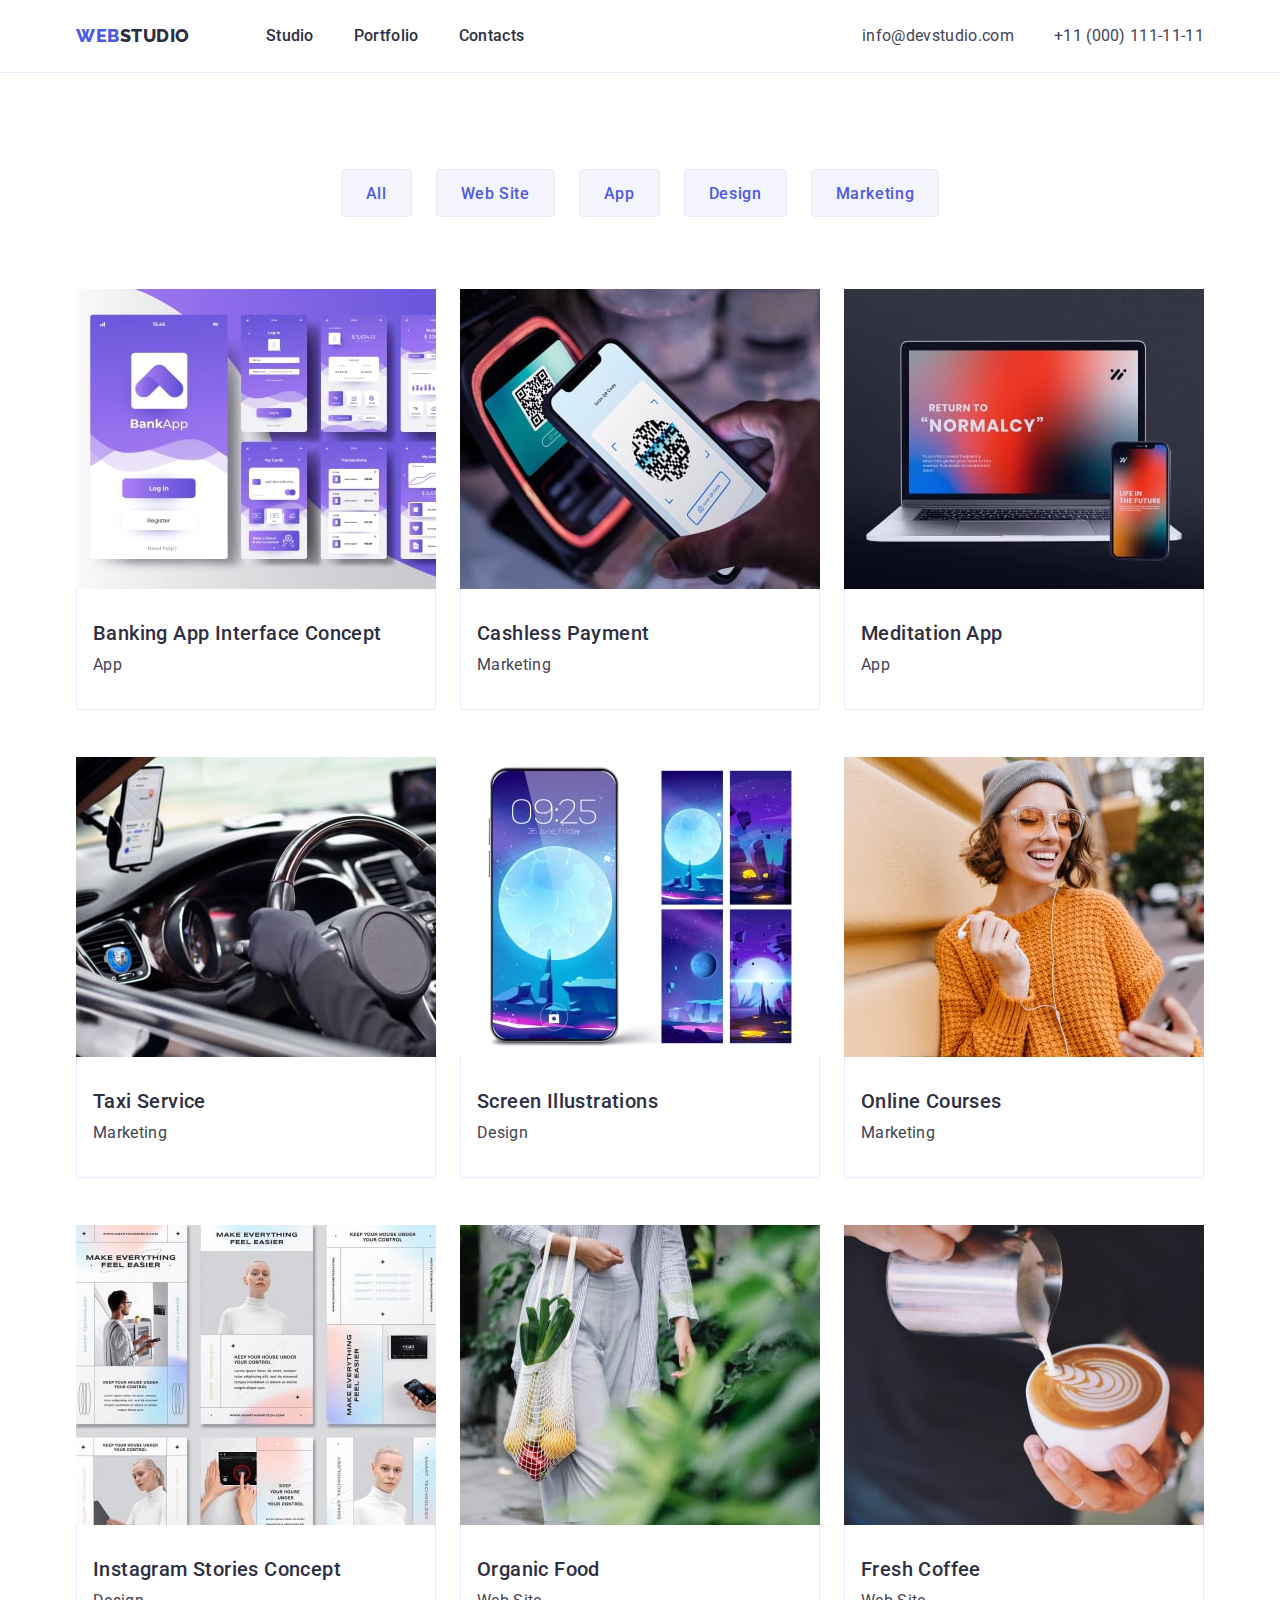
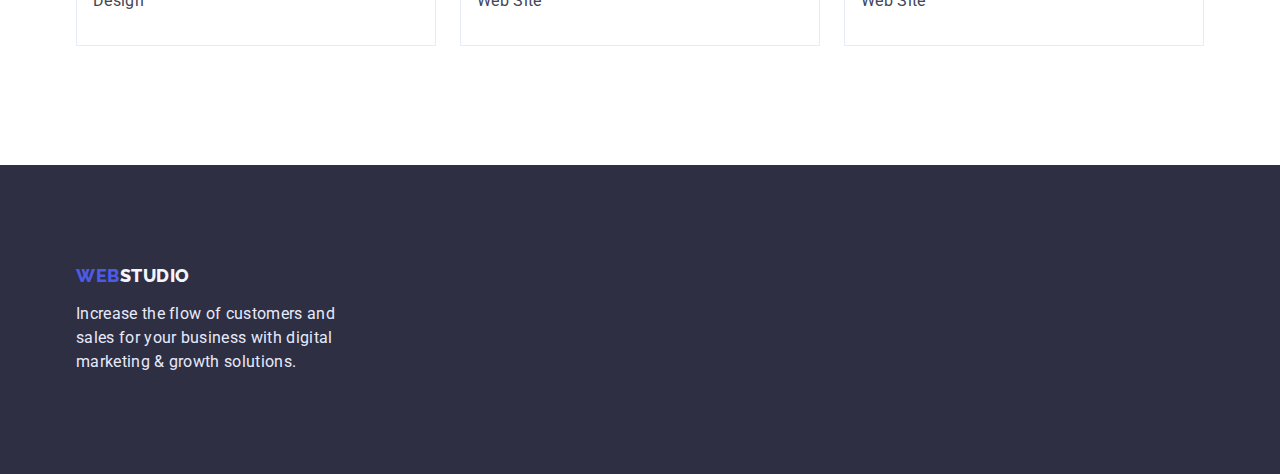
==== portfolio.html @ d54cf858 "Initial commit" ====
<!DOCTYPE html>
<html lang="en">
  <head>
    <meta charset="UTF-8" />
    <meta http-equiv="X-UA-Compatible" content="IE=edge" />
    <meta name="viewport" content="width=device-width, initial-scale=1.0" />
    <title>portfolio</title>
    <link
      rel="stylesheet"
      href="https://cdnjs.cloudflare.com/ajax/libs/modern-normalize/1.1.0/modern-normalize.min.css"
    />
    <link rel="preconnect" href="https://fonts.googleapis.com" />
    <link rel="preconnect" href="https://fonts.gstatic.com" crossorigin />
    <link
      href="https://fonts.googleapis.com/css2?family=Raleway:wght@800&family=Roboto:wght@400;500;700;900&display=swap"
      rel="stylesheet"
    />
    <link
      rel="stylesheet"
      href="node_modules/modern-normalize/modern-normalize.css"
    />
    <link rel="stylesheet" href="./css/styles.css" />
  </head>
  <body>
    <!--Header-->
    <header class="header">
      <div class="conteiner header-conteiner">
        <nav class="header-navigation">
          <a href="./index.html" class="header-logo link"
            ><span class="header-logo-begin">Web</span>Studio</a
          >
          <ul class="list navigation-list">
            <li>
              <a class="header-link link" href="./index.html">Studio</a>
            </li>
            <li>
              <a class="header-link link" href="./portfolio.html">Portfolio</a>
            </li>
            <li><a class="header-link link" href="">Contacts</a></li>
          </ul>
        </nav>
        <!--Contacts-->
        <address>
          <ul class="list header-adress-list">
            <li>
              <a class="header-adress link" href="mailto:info@devstudio.com"
                >info@devstudio.com</a
              >
            </li>
            <li>
              <a class="header-adress link" href="tel:+110001111111"
                >+11 (000) 111-11-11</a
              >
            </li>
          </ul>
        </address>
      </div>
    </header>
    <main>
      <!--Work Proposal Filter-->
      <section class="work-prop-item">
        <div class="conteiner">
          <h1 class="visually-hidden">Work proposal filter</h1>
          <ul class="list work-prop-btn-block">
            <li>
              <button type="button" class="work-prop-btn">All</button>
            </li>
            <li>
              <button type="button" class="work-prop-btn">Web Site</button>
            </li>
            <li>
              <button type="button" class="work-prop-btn">App</button>
            </li>
            <li>
              <button type="button" class="work-prop-btn">Design</button>
            </li>
            <li>
              <button type="button" class="work-prop-btn">Marketing</button>
            </li>
          </ul>
          <!--Work Proposal List-->
          <h1 class="visually-hidden">Work proposal list</h1>
          <ul class="list work-prop-list-block">
            <li class="work-prop-element">
              <img
                src="./images/portfolio/img1.jpg"
                alt="Banking app interface design example"
                width="360"
                height="300"
              />
              <div class="work-prop-card">
                <h2 class="work-prop-list-titel">
                  Banking App Interface Concept
                </h2>
                <p class="work-prop-text">App</p>
              </div>
            </li>
            <li class="work-prop-element">
              <img
                src="./images/portfolio/img2.jpg"
                alt="Paying by mobile phone cashless"
                width="360"
                height="300"
              />
              <div class="work-prop-card">
                <h2 class="work-prop-list-titel">Cashless Payment</h2>
                <p class="work-prop-text">Marketing</p>
              </div>
            </li>
            <li class="work-prop-element">
              <img
                src="./images/portfolio/img3.jpg"
                alt="Open laptop and mobile phone"
                width="360"
                height="300"
              />
              <div class="work-prop-card">
                <h2 class="work-prop-list-titel">Meditation App</h2>
                <p class="work-prop-text">App</p>
              </div>
            </li>
            <li class="work-prop-element">
              <img
                src="./images/portfolio/img4.jpg"
                alt="Usage a mobile app in taxi car by driver"
                width="360"
                height="300"
              />
              <div class="work-prop-card">
                <h2 class="work-prop-list-titel">Taxi Service</h2>
                <p class="work-prop-text">Marketing</p>
              </div>
            </li>
            <li class="work-prop-element">
              <img
                src="images/portfolio/img5.jpg"
                alt="Screen illustrations example"
                width="360"
                height="300"
              />
              <div class="work-prop-card">
                <h2 class="work-prop-list-titel">Screen Illustrations</h2>
                <p class="work-prop-text">Design</p>
              </div>
            </li>
            <li class="work-prop-element">
              <img
                src="./images/portfolio/img6.jpg"
                alt="Woman listening online courses with mobile phone"
                width="360"
                height="300"
              />
              <div class="work-prop-card">
                <h2 class="work-prop-list-titel">Online Courses</h2>
                <p class="work-prop-text">Marketing</p>
              </div>
            </li>
            <li class="work-prop-element">
              <img
                src="images/portfolio/img7.jpg"
                alt="Instagram stories concept design example"
                width="360"
                height="300"
              />
              <div class="work-prop-card">
                <h2 class="work-prop-list-titel">Instagram Stories Concept</h2>
                <p class="work-prop-text">Design</p>
              </div>
            </li>
            <li class="work-prop-element">
              <img
                src="images/portfolio/img8.jpg"
                alt="Woman with bag filled fruits and vegetables"
                width="360"
                height="300"
              />
              <div class="work-prop-card">
                <h2 class="work-prop-list-titel">Organic Food</h2>
                <p class="work-prop-text">Web Site</p>
              </div>
            </li>
            <li class="work-prop-element">
              <img
                src="images/portfolio/img9.jpg"
                alt="Edding milk to a cup of coffe"
                width="360"
                height="300"
              />
              <div class="work-prop-card">
                <h2 class="work-prop-list-titel">Fresh Coffee</h2>
                <p class="work-prop-text">Web Site</p>
              </div>
            </li>
          </ul>
        </div>
      </section>
    </main>
    <!--Footer-->
    <footer class="footer-item">
      <div class="conteiner">
        <a href="./index.html" class="footer-logo link"
          ><span class="footer-logo-begin link">Web</span>Studio</a
        >
        <p class="footer-text">
          Increase the flow of customers and sales for your business with
          digital marketing & growth solutions.
        </p>
      </div>
    </footer>
  </body>
</html>
---- css/styles.css ----
:root {
  --hero-header-color: #ffffff;
  --section-header-color: #2e2f42;
  --paragraph-header-color: #2e2f42;
  --main-background-color: #ffffff;
  --hero-background-color: #2e2f42;
  --our-team-background-color: #f4f4fd;
  --footer-background-color: #2e2f42;
}

p,
h1,
h2,
h3 {
  margin: 0;
}

ul {
  margin: 0;
  padding-left: 0;
}

button {
  cursor: pointer;
}

address {
  font-style: normal;
}

img {
  display: block;
  max-width: 100%;
  height: auto;
}

.link {
  text-decoration: none;
  font-style: normal;
}

.list {
  list-style: none;
}

.visually-hidden {
  position: absolute;
  white-space: nowrap;
  width: 1px;
  height: 1px;
  overflow: hidden;
  border: 0;
  padding: 0;
  clip: rect(0 0 0 0);
  clip-path: inset(50%);
  margin: -1px;
}

.conteiner {
  width: 100%;
  max-width: 1158px;
  padding-right: 15px;
  padding-left: 15px;
  margin: 0 auto;
  /* outline: 2px solid red; */
}

body {
  font-family: 'Roboto', Arial, Helvetica, sans-serif;
  color: #434455;
  background-color: var(--main-background-color);
}

/*-------------Header------------*/

.header {
  padding-top: 24px;
  padding-bottom: 24px;
  border-bottom: 1px solid #e7e9fc;
}

.header-conteiner {
  display: flex;
  align-items: center;
}

.header-navigation {
  display: flex;
  margin-right: auto;
}

.navigation-list {
  display: flex;
  gap: 40px;
}

.header-adress-list {
  display: flex;
  gap: 40px;
}

.header-logo {
  font-family: 'Raleway', sans-serif;
  font-weight: 800;
  font-size: 18px;
  line-height: 1.33;
  align-items: center;
  letter-spacing: 0.03em;
  text-transform: uppercase;
  color: #2e2f42;
  margin-right: 76px;
}

.header-logo-begin {
  color: #4d5ae5;
}

.header-link {
  font-weight: 500;
  font-size: 16px;
  line-height: 1.5;
  letter-spacing: 0.02em;
  color: #2e2f42;
}

.header-link:is(:hover, :focus) {
  color: #404bbf;
}

.header-adress {
  font-size: 16px;
  line-height: 1.5;
  letter-spacing: 0.02em;
  color: #434455;
}

.header-adress:is(:hover, :focus) {
  color: #404bbf;
}

/*-----------------Hero-----------*/

.hero-item {
  background-color: var(--hero-background-color);
  padding-top: 188px;
  padding-bottom: 188px;
  text-align: center;
}

.hero-header {
  font-size: 56px;
  line-height: 1.07;
  letter-spacing: 0.02em;
  color: var(--hero-header-color);
  margin-bottom: 48px;
  width: 496px;
  margin-left: 331px;
}

.hero-btn {
  font-family: inherit;
  font-weight: 500;
  font-size: 16px;
  line-height: 1.5;
  letter-spacing: 0.04em;
  color: #ffffff;
  padding: 16px 32p;
  background-color: #4d5ae5;
  border-style: none;
  border-radius: 4px;
  min-width: 160px;
  height: 56px;
}

.hero-btn:is(:hover, :focus) {
  color: #ffffff;
  background-color: #404bbf;
}

/*--------------Features--------------*/

.features-item {
  padding-top: 120px;
  padding-bottom: 120px;
}

.features-list {
  display: flex;
  gap: 24px;
}

.features-title {
  font-weight: 500;
  font-size: 20px;
  line-height: 1.2;
  letter-spacing: 0.02em;
  color: var(--paragraph-header-color);
  margin-bottom: 8px;
}

.features-text {
  font-size: 16px;
  line-height: 1.5;
  letter-spacing: 0.02em;
  width: 264px;
}

/*--------------Work description--------------*/

.Work-description-item {
  padding-bottom: 120px;
}

.Work-description-header {
  font-size: 36px;
  line-height: 1.11;
  letter-spacing: 0.02em;
  text-transform: capitalize;
  color: var(--section-header-color);
  margin-bottom: 72px;
  text-align: center;
}

.Work-description-gallery {
  display: flex;
  gap: 24px;
}

.Work-description-element {
  width: calc((100% - 48px) / 3);
}

/*-----------------Our team------------------------*/

.our-team-item {
  background-color: var(--our-team-background-color);
  text-align: center;
  padding-top: 120px;
  padding-bottom: 120px;
}

.our-team-header {
  font-size: 36px;
  line-height: 1.11;
  letter-spacing: 0.02em;
  text-transform: capitalize;
  color: var(--section-header-color);
  margin-bottom: 72px;
}

.our-team-gallery {
  display: flex;
  gap: 24px;
}

.our-team-wrap {
  padding-top: 32px;
  padding-bottom: 32px;
}

.our-team-element {
  background: #ffffff;
  box-shadow: 0px 1px 6px rgba(46, 47, 66, 0.08),
    0px 1px 1px rgba(46, 47, 66, 0.16), 0px 2px 1px rgba(46, 47, 66, 0.08);
  border-radius: 0px 0px 4px 4px;
  width: calc((100% - 72px) / 4);
}

.our-team-title {
  font-weight: 500;
  font-size: 20px;
  line-height: 1.2;
  letter-spacing: 0.02em;
  color: var(--paragraph-header-color);
  margin-bottom: 8px;
}

.our-team-text {
  font-size: 16px;
  line-height: 1.5;
  letter-spacing: 0.02em;
}

/*-----------Work Proposal Filter-------------*/

.work-prop-item {
  padding-top: 96px;
  padding-bottom: 120px;
}

.work-prop-btn-block {
  display: flex;
  gap: 24px;
  justify-content: center;
  margin-bottom: 72px;
}

.work-prop-btn {
  font-family: inherit;
  font-weight: 500;
  font-size: 16px;
  line-height: 1.5;
  align-items: center;
  text-align: center;
  letter-spacing: 0.04em;
  padding: 12px 24px;
  height: 48px;
  color: #4d5ae5;
  background-color: #f4f4fd;
  border: 1px solid #e7e9fc;
  border-radius: 4px;
}

.work-prop-btn:is(:hover, :focus) {
  color: #ffffff;
  background-color: #404bbf;
}

/*------------------Work Proposal List-----------*/

.work-prop-list-block {
  display: flex;
  flex-wrap: wrap;
  row-gap: 48px;
  column-gap: 24px;
}

.work-prop-card {
  padding-top: 32px;
  padding-bottom: 32px;
  padding-left: 16px;
  width: 360px;
  border-bottom: 1px solid #e7e9fc;
  border-left: 1px solid #e7e9fc;
  border-right: 1px solid #e7e9fc;
}

.work-prop-element {
  height: 420px;
  background: #ffffff;
  width: calc((100% - 48px) / 3);
}

.work-prop-list-titel {
  font-weight: 500;
  font-size: 20px;
  line-height: 1.2;
  letter-spacing: 0.02em;
  color: var(--paragraph-header-color);
  margin-bottom: 8px;
}

.work-prop-text {
  font-size: 16px;
  line-height: 1.5;
  letter-spacing: 0.02em;
}

/*-----------------Footer-------------*/

.footer-item {
  background-color: var(--footer-background-color);
  padding-top: 100px;
  padding-bottom: 100px;
}

.footer-text {
  font-size: 16px;
  line-height: 1.5;
  letter-spacing: 0.02em;
  color: #e7e9fc;
  max-width: 264px;
}

.footer-logo {
  font-family: 'Raleway', sans-serif;
  font-weight: 800;
  font-size: 18px;
  line-height: 1.17;
  display: flex;
  align-items: center;
  letter-spacing: 0.03em;
  text-transform: uppercase;
  color: #f4f4fd;
  margin-bottom: 16px;
}

.footer-logo-begin {
  color: #4d5ae5;
}
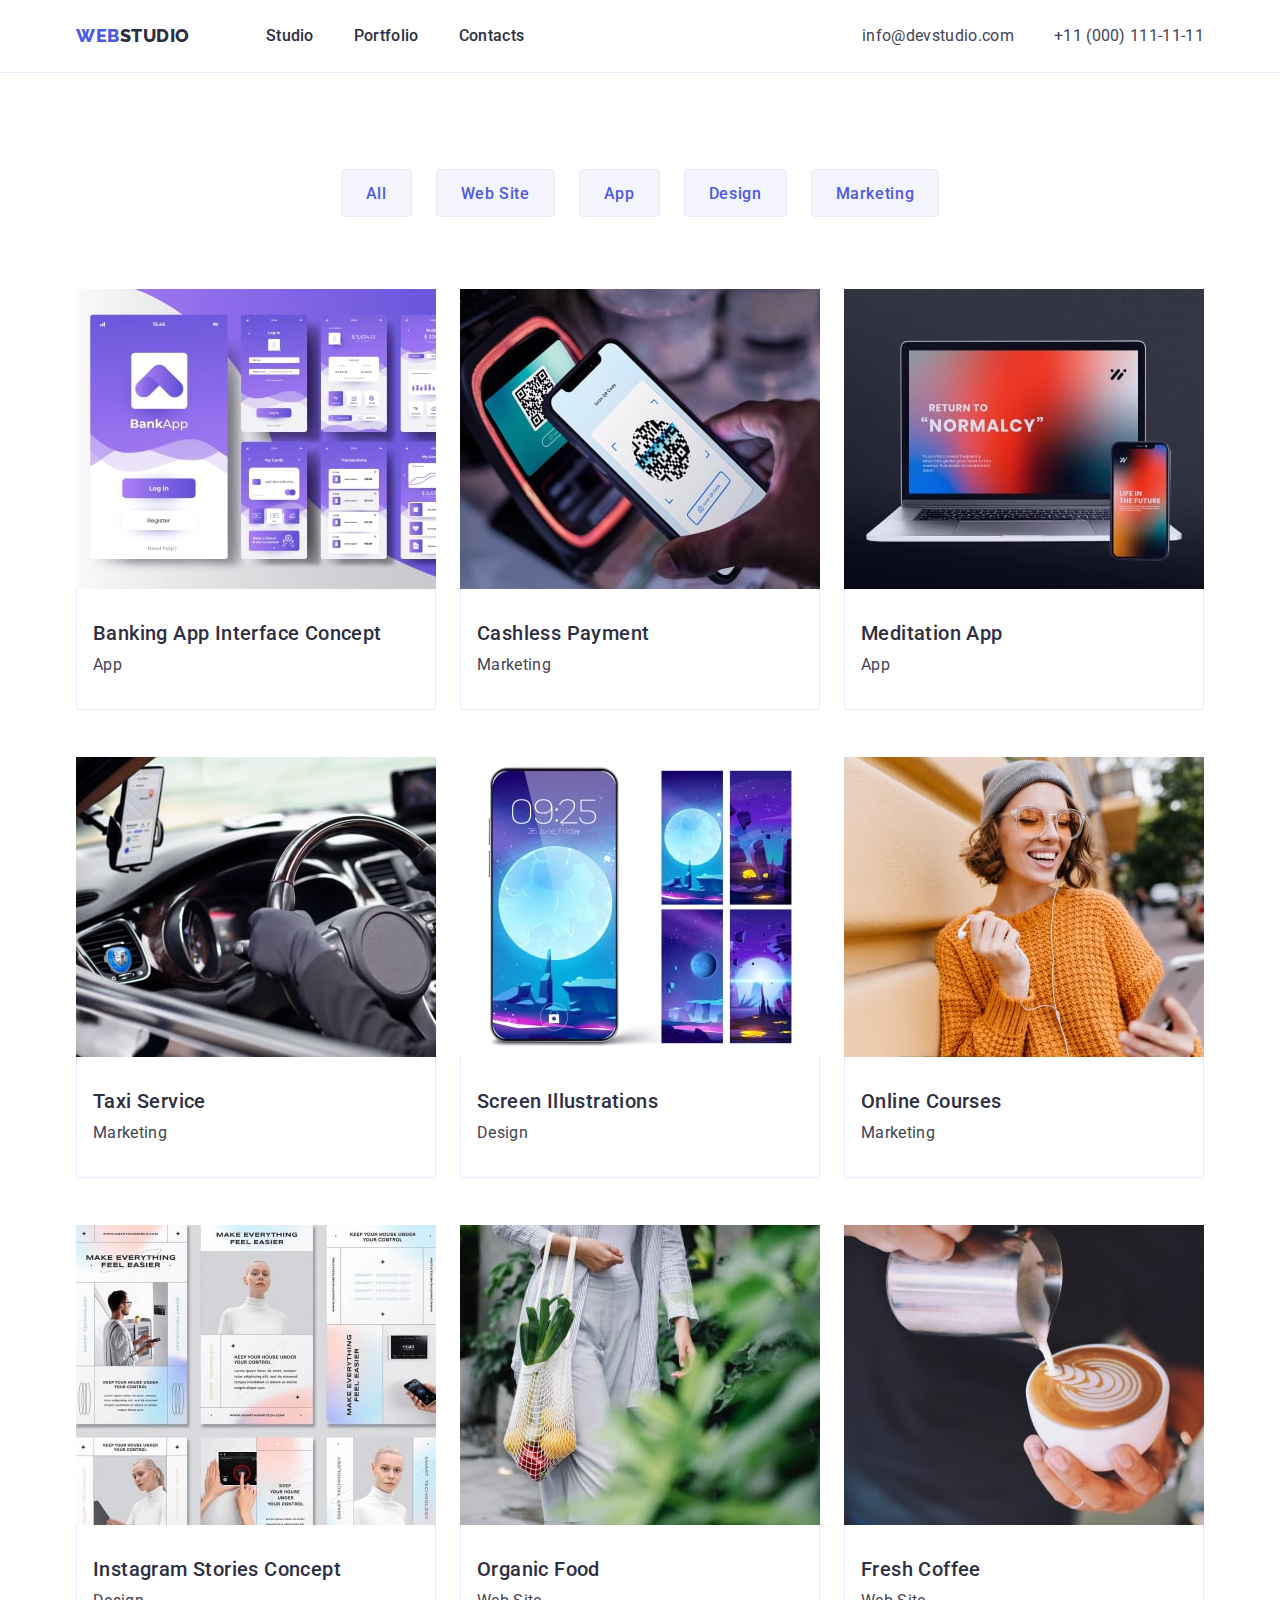
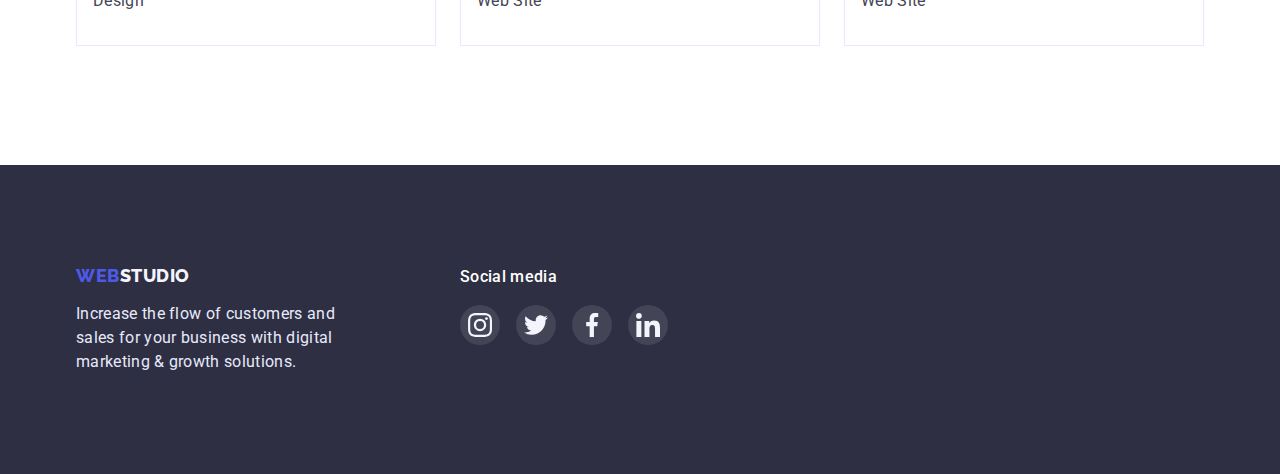
==== commit cb548d13: "Update portfolio.html" ====
--- a/portfolio.html
+++ b/portfolio.html
@@ -197,14 +197,57 @@
     </main>
     <!--Footer-->
     <footer class="footer-item">
-      <div class="conteiner">
-        <a href="./index.html" class="footer-logo link"
-          ><span class="footer-logo-begin link">Web</span>Studio</a
-        >
-        <p class="footer-text">
-          Increase the flow of customers and sales for your business with
-          digital marketing & growth solutions.
-        </p>
+      <div class="conteiner footer-box">
+        <div class="footer-logo-thumb">
+          <a href="./index.html" class="footer-logo link"
+            ><span class="footer-logo-begin link">Web</span>Studio</a
+          >
+          <p class="footer-text">
+            Increase the flow of customers and sales for your business with
+            digital marketing & growth solutions.
+          </p>
+        </div>
+        <div class="social-media-thumb">
+          <p class="social-media-titel">Social media</p>
+          <ul class="list social-media-list">
+            <li class="social-media-item">
+              <a href="" class="link social-media-link">
+                <svg width="24" height="24">
+                  <use
+                    href="./images/studio/icons/symbol-defs.svg#icon-instagram"
+                  ></use>
+                </svg>
+              </a>
+            </li>
+            <li class="social-media-item">
+              <a href="" class="link social-media-link">
+                <svg width="24" height="24">
+                  <use
+                    href="./images/studio/icons/symbol-defs.svg#icon-twitter"
+                  ></use>
+                </svg>
+              </a>
+            </li>
+            <li class="social-media-item">
+              <a href="" class="link social-media-link"
+                ><svg width="24" height="24">
+                  <use
+                    href="./images/studio/icons/symbol-defs.svg#icon-facebook"
+                  ></use>
+                </svg>
+              </a>
+            </li>
+            <li class="social-media-item">
+              <a href="" class="link social-media-link">
+                <svg width="24" height="24">
+                  <use
+                    href="./images/studio/icons/symbol-defs.svg#icon-linkedin"
+                  ></use>
+                </svg>
+              </a>
+            </li>
+          </ul>
+        </div>
       </div>
     </footer>
   </body>
--- a/css/styles.css
+++ b/css/styles.css
@@ -145,6 +145,13 @@
   padding-top: 188px;
   padding-bottom: 188px;
   text-align: center;
+  background-image: linear-gradient(
+      rgba(46, 47, 66, 0.7),
+      rgba(46, 47, 66, 0.7)
+    ),
+    url(../images/studio/background-image/people-office.jpg);
+  background-repeat: no-repeat;
+  background-position: center;
 }
 
 .hero-header {
@@ -184,6 +191,22 @@
   padding-bottom: 120px;
 }
 
+.features-icon-box {
+  display: flex;
+  justify-content: center;
+  align-items: center;
+  background: #f4f4fd;
+  width: 264px;
+  height: 112px;
+  border-radius: 4px;
+  margin-bottom: 8px;
+}
+
+.features-icon {
+  width: 64px;
+  height: 64px;
+  fill: #2e2f42;
+}
 .features-list {
   display: flex;
   gap: 24px;
@@ -279,6 +302,80 @@
   font-size: 16px;
   line-height: 1.5;
   letter-spacing: 0.02em;
+  margin-bottom: 8px;
+}
+
+.our-team-soc-list {
+  display: flex;
+  justify-content: center;
+  gap: 24px;
+}
+
+.our-team-soc-item {
+  width: 40px;
+  height: 40px;
+}
+.our-team-soc-link {
+  width: 100%;
+  height: 100%;
+  border-radius: 50%;
+  display: flex;
+  justify-content: center;
+  align-items: center;
+  background-color: #4d5ae5;
+}
+
+.our-team-icon {
+  fill: #f4f4fd;
+}
+
+/* ------------Customers--------------- */
+
+.customers-item {
+  padding-top: 130px;
+  padding-bottom: 120px;
+}
+
+.customers-header {
+  font-size: 36px;
+  line-height: 1.11;
+  letter-spacing: 0.02em;
+  text-transform: capitalize;
+  color: var(--section-header-color);
+  text-align: center;
+  margin-bottom: 72px;
+}
+
+.customers-list {
+  display: flex;
+  gap: 24px;
+  justify-content: center;
+}
+
+.customers-list-item {
+  width: calc((100% -120px) / 6);
+  height: 88px;
+  margin-bottom: 8px;
+}
+
+.customers-list-link {
+  width: 100%;
+  height: 100%;
+  border: 1px solid #8e8f99;
+  border-radius: 4px;
+  display: flex;
+  justify-content: center;
+  align-items: center;
+  color: #8e8f99;
+}
+
+.customers-list-icon {
+  fill: currentColor;
+}
+
+.customers-list-link:is(:hover, :focus) {
+  border-color: #404bbf;
+  color: #404bbf;
 }
 
 /*-----------Work Proposal Filter-------------*/
@@ -290,6 +387,7 @@
 
 .work-prop-btn-block {
   display: flex;
+  box-sizing: border-box;
   gap: 24px;
   justify-content: center;
   margin-bottom: 72px;
@@ -314,6 +412,9 @@
 .work-prop-btn:is(:hover, :focus) {
   color: #ffffff;
   background-color: #404bbf;
+  border: #404bbf;
+  box-shadow: 0px 3px 1px rgba(0, 0, 0, 0.1), 0px 2px 1px rgba(0, 0, 0, 0.08),
+    0px 2px 2px rgba(0, 0, 0, 0.12);
 }
 
 /*------------------Work Proposal List-----------*/
@@ -341,6 +442,14 @@
   width: calc((100% - 48px) / 3);
 }
 
+.work-prop-element:hover {
+  border-bottom: 0.5px solid #f4f4fd;
+  border-left: 0.5px solid #f4f4fd;
+  border-right: 0.5px solid #f4f4fd;
+  box-shadow: 0px 1px 6px rgba(46, 47, 66, 0.08),
+    0px 1px 1px rgba(46, 47, 66, 0.16), 0px 2px 1px rgba(46, 47, 66, 0.08);
+}
+
 .work-prop-list-titel {
   font-weight: 500;
   font-size: 20px;
@@ -388,3 +497,50 @@
 .footer-logo-begin {
   color: #4d5ae5;
 }
+
+.footer-box {
+  display: flex;
+}
+
+.footer-logo-thumb {
+  width: 264px;
+}
+
+.social-media-thumb {
+  width: 208px;
+  margin-left: 120px;
+}
+
+.social-media-titel {
+  font-weight: 500;
+  font-size: 16px;
+  line-height: 1.5;
+  letter-spacing: 0.02em;
+  color: #ffffff;
+  padding-bottom: 16px;
+}
+
+.social-media-list {
+  display: flex;
+  gap: 16px;
+}
+
+.social-media-item {
+  width: 40px;
+  height: 40px;
+}
+
+.social-media-link {
+  width: 100%;
+  height: 100%;
+  border-radius: 50%;
+  background-color: rgba(255, 255, 255, 0.1);
+  display: flex;
+  justify-content: center;
+  align-items: center;
+  fill: #f4f4fd;
+}
+
+.social-media-link:is(:hover, :focus) {
+  background-color: #31d0aa;
+}
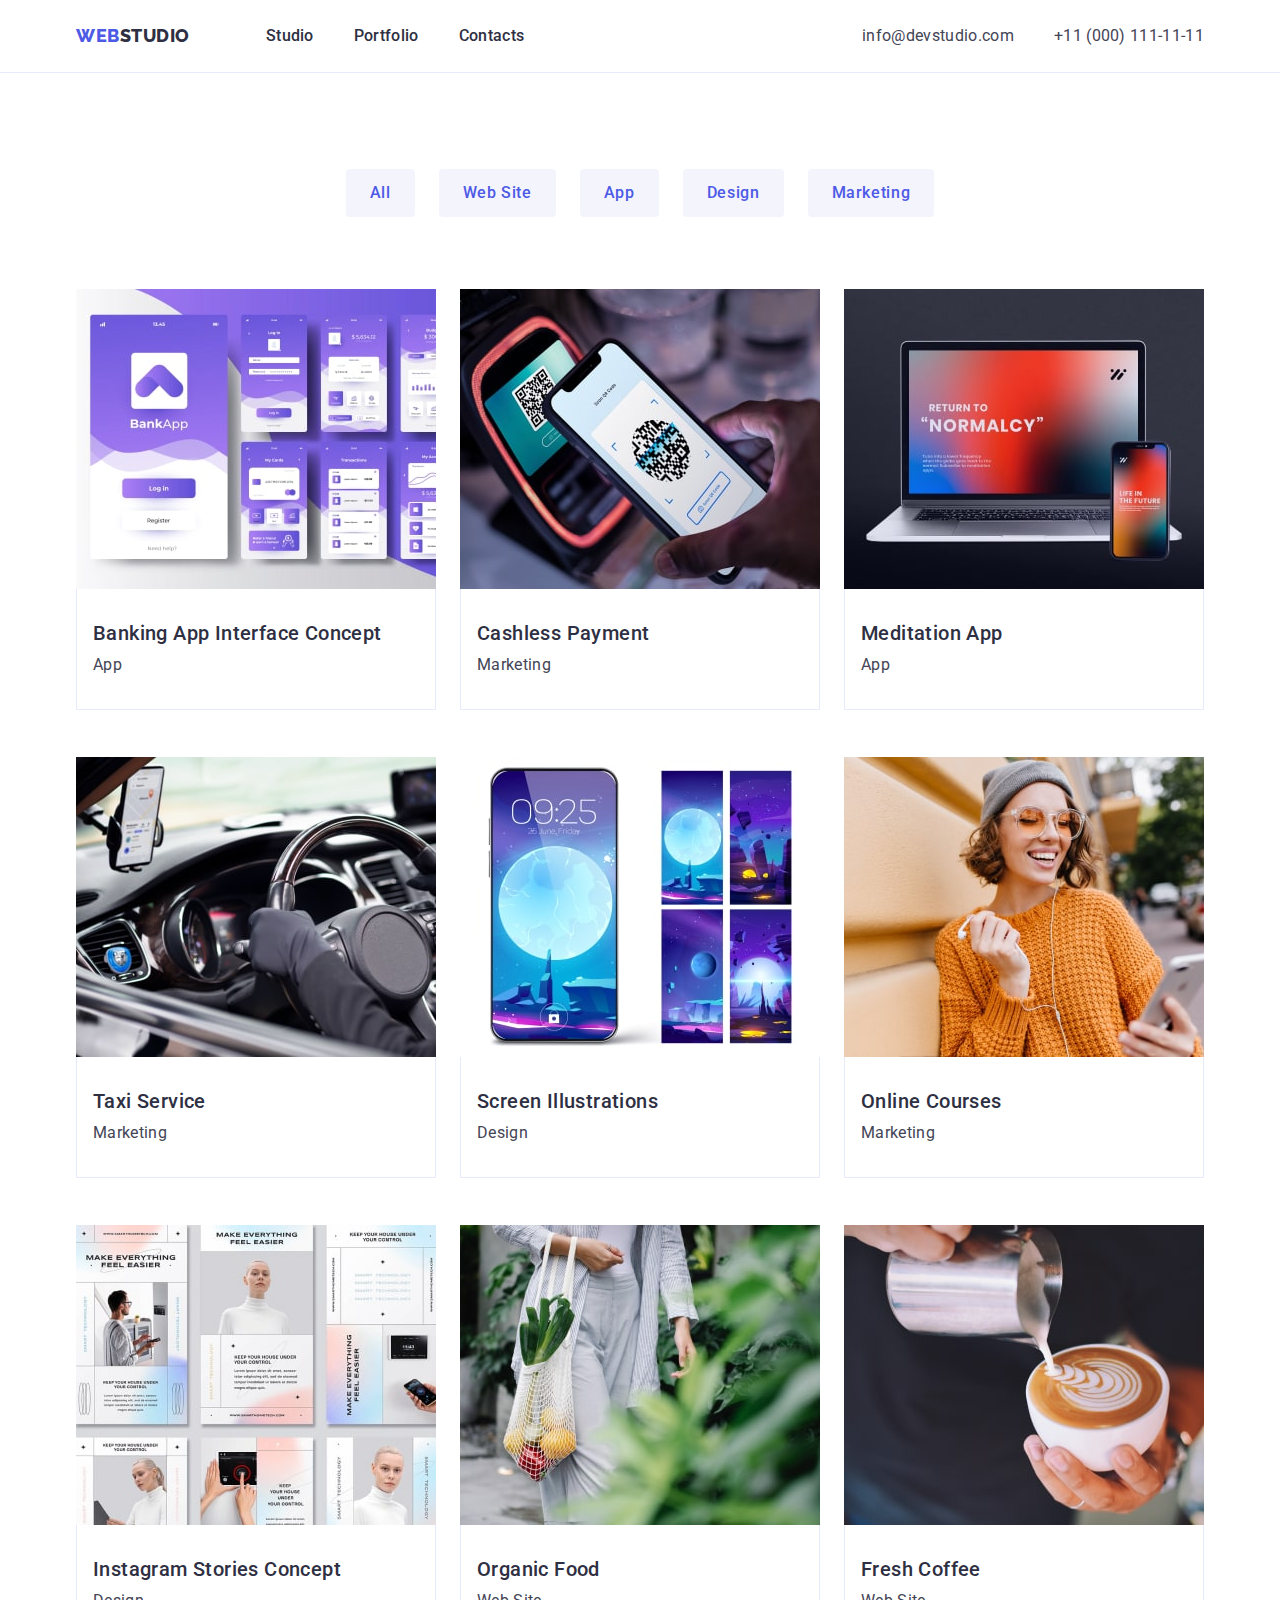
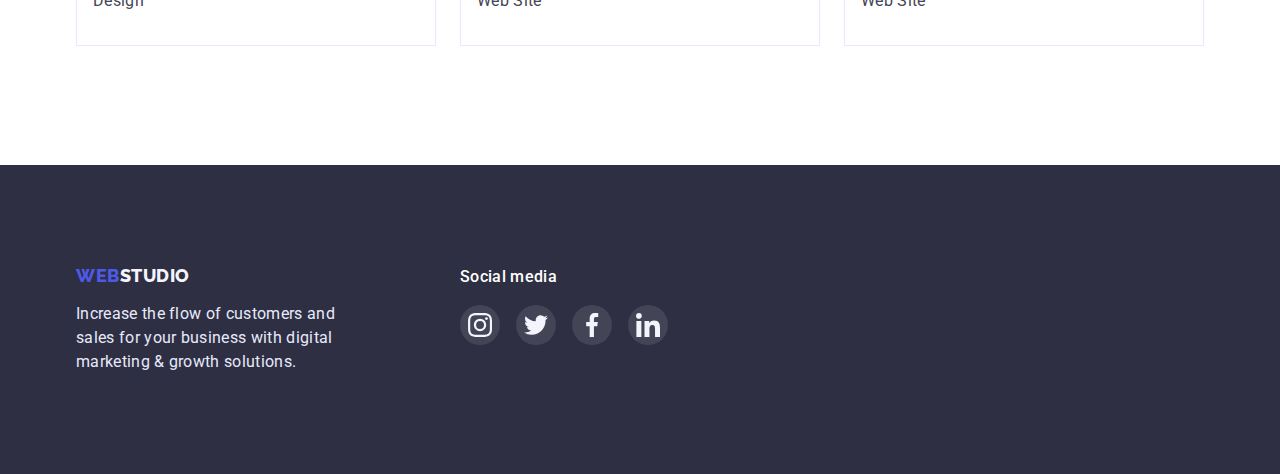
==== commit 08514993: "Update portfolio.html" ====
--- a/portfolio.html
+++ b/portfolio.html
@@ -82,114 +82,135 @@
           <h1 class="visually-hidden">Work proposal list</h1>
           <ul class="list work-prop-list-block">
             <li class="work-prop-element">
-              <img
-                src="./images/portfolio/img1.jpg"
-                alt="Banking app interface design example"
-                width="360"
-                height="300"
-              />
-              <div class="work-prop-card">
-                <h2 class="work-prop-list-titel">
-                  Banking App Interface Concept
-                </h2>
-                <p class="work-prop-text">App</p>
-              </div>
-            </li>
-            <li class="work-prop-element">
-              <img
-                src="./images/portfolio/img2.jpg"
-                alt="Paying by mobile phone cashless"
-                width="360"
-                height="300"
-              />
-              <div class="work-prop-card">
-                <h2 class="work-prop-list-titel">Cashless Payment</h2>
-                <p class="work-prop-text">Marketing</p>
-              </div>
-            </li>
-            <li class="work-prop-element">
-              <img
-                src="./images/portfolio/img3.jpg"
-                alt="Open laptop and mobile phone"
-                width="360"
-                height="300"
-              />
-              <div class="work-prop-card">
-                <h2 class="work-prop-list-titel">Meditation App</h2>
-                <p class="work-prop-text">App</p>
-              </div>
-            </li>
-            <li class="work-prop-element">
-              <img
-                src="./images/portfolio/img4.jpg"
-                alt="Usage a mobile app in taxi car by driver"
-                width="360"
-                height="300"
-              />
-              <div class="work-prop-card">
-                <h2 class="work-prop-list-titel">Taxi Service</h2>
-                <p class="work-prop-text">Marketing</p>
-              </div>
-            </li>
-            <li class="work-prop-element">
-              <img
-                src="images/portfolio/img5.jpg"
-                alt="Screen illustrations example"
-                width="360"
-                height="300"
-              />
-              <div class="work-prop-card">
-                <h2 class="work-prop-list-titel">Screen Illustrations</h2>
-                <p class="work-prop-text">Design</p>
-              </div>
-            </li>
-            <li class="work-prop-element">
-              <img
-                src="./images/portfolio/img6.jpg"
-                alt="Woman listening online courses with mobile phone"
-                width="360"
-                height="300"
-              />
-              <div class="work-prop-card">
-                <h2 class="work-prop-list-titel">Online Courses</h2>
-                <p class="work-prop-text">Marketing</p>
-              </div>
-            </li>
-            <li class="work-prop-element">
-              <img
-                src="images/portfolio/img7.jpg"
-                alt="Instagram stories concept design example"
-                width="360"
-                height="300"
-              />
-              <div class="work-prop-card">
-                <h2 class="work-prop-list-titel">Instagram Stories Concept</h2>
-                <p class="work-prop-text">Design</p>
-              </div>
-            </li>
-            <li class="work-prop-element">
-              <img
-                src="images/portfolio/img8.jpg"
-                alt="Woman with bag filled fruits and vegetables"
-                width="360"
-                height="300"
-              />
-              <div class="work-prop-card">
-                <h2 class="work-prop-list-titel">Organic Food</h2>
-                <p class="work-prop-text">Web Site</p>
-              </div>
-            </li>
-            <li class="work-prop-element">
-              <img
-                src="images/portfolio/img9.jpg"
-                alt="Edding milk to a cup of coffe"
-                width="360"
-                height="300"
-              />
-              <div class="work-prop-card">
-                <h2 class="work-prop-list-titel">Fresh Coffee</h2>
-                <p class="work-prop-text">Web Site</p>
-              </div>
+              <a href="" class="work-prop-list-link link">
+                <img
+                  src="./images/portfolio/img1.jpg"
+                  alt="Banking app interface design example"
+                  width="360"
+                  height="300"
+                />
+                <div class="work-prop-card">
+                  <h2 class="work-prop-list-titel">
+                    Banking App Interface Concept
+                  </h2>
+                  <p class="work-prop-text">App</p>
+                </div>
+              </a>
+            </li>
+            <li class="work-prop-element">
+              <a href="" class="work-prop-list-link link">
+                <img
+                  src="./images/portfolio/img2.jpg"
+                  alt="Paying by mobile phone cashless"
+                  width="360"
+                  height="300"
+                />
+                <div class="work-prop-card">
+                  <h2 class="work-prop-list-titel">Cashless Payment</h2>
+                  <p class="work-prop-text">Marketing</p>
+                </div>
+              </a>
+            </li>
+            <li class="work-prop-element">
+              <a href="" class="work-prop-list-link link">
+                <img
+                  src="./images/portfolio/img3.jpg"
+                  alt="Open laptop and mobile phone"
+                  width="360"
+                  height="300"
+                />
+                <div class="work-prop-card">
+                  <h2 class="work-prop-list-titel">Meditation App</h2>
+                  <p class="work-prop-text">App</p>
+                </div>
+              </a>
+            </li>
+            <li class="work-prop-element">
+              <a href="" class="work-prop-list-link link">
+                <img
+                  src="./images/portfolio/img4.jpg"
+                  alt="Usage a mobile app in taxi car by driver"
+                  width="360"
+                  height="300"
+                />
+                <div class="work-prop-card">
+                  <h2 class="work-prop-list-titel">Taxi Service</h2>
+                  <p class="work-prop-text">Marketing</p>
+                </div>
+              </a>
+            </li>
+            <li class="work-prop-element">
+              <a href="" class="work-prop-list-link link">
+                <img
+                  src="images/portfolio/img5.jpg"
+                  alt="Screen illustrations example"
+                  width="360"
+                  height="300"
+                />
+                <div class="work-prop-card">
+                  <h2 class="work-prop-list-titel">Screen Illustrations</h2>
+                  <p class="work-prop-text">Design</p>
+                </div>
+              </a>
+            </li>
+            <li class="work-prop-element">
+              <a href="" class="work-prop-list-link link">
+                <img
+                  src="./images/portfolio/img6.jpg"
+                  alt="Woman listening online courses with mobile phone"
+                  width="360"
+                  height="300"
+                />
+                <div class="work-prop-card">
+                  <h2 class="work-prop-list-titel">Online Courses</h2>
+                  <p class="work-prop-text">Marketing</p>
+                </div>
+              </a>
+            </li>
+            <li class="work-prop-element">
+              <a href="" class="work-prop-list-link link">
+                <img
+                  src="images/portfolio/img7.jpg"
+                  alt="Instagram stories concept design example"
+                  width="360"
+                  height="300"
+                />
+                <div class="work-prop-card">
+                  <h2 class="work-prop-list-titel">
+                    Instagram Stories Concept
+                  </h2>
+                  <p class="work-prop-text">Design</p>
+                </div>
+              </a>
+            </li>
+            <li class="work-prop-element">
+              <a href="" class="work-prop-list-link link">
+                <img
+                  src="images/portfolio/img8.jpg"
+                  alt="Woman with bag filled fruits and vegetables"
+                  width="360"
+                  height="300"
+                />
+                <div class="work-prop-card">
+                  <h2 class="work-prop-list-titel">Organic Food</h2>
+                  <p class="work-prop-text">Web Site</p>
+                </div>
+              </a>
+            </li>
+
+            <li class="work-prop-element">
+              <a href="" class="work-prop-list-link link">
+                <img
+                  src="images/portfolio/img9.jpg"
+                  alt="Edding milk to a cup of coffe"
+                  width="360"
+                  height="300"
+                />
+                <div class="work-prop-card">
+                  <h2 class="work-prop-list-titel">Fresh Coffee</h2>
+                  <p class="work-prop-text">Web Site</p>
+                </div>
+              </a>
             </li>
           </ul>
         </div>
--- a/css/styles.css
+++ b/css/styles.css
@@ -142,6 +142,9 @@
 
 .hero-item {
   background-color: var(--hero-background-color);
+  max-width: 1440px;
+  margin-right: auto;
+  margin-left: auto;
   padding-top: 188px;
   padding-bottom: 188px;
   text-align: center;
@@ -325,6 +328,10 @@
   background-color: #4d5ae5;
 }
 
+.our-team-soc-link:is(:hover, :focus) {
+  background-color: #31d0aa;
+}
+
 .our-team-icon {
   fill: #f4f4fd;
 }
@@ -407,6 +414,7 @@
   background-color: #f4f4fd;
   border: 1px solid #e7e9fc;
   border-radius: 4px;
+  border: none;
 }
 
 .work-prop-btn:is(:hover, :focus) {
@@ -424,6 +432,10 @@
   flex-wrap: wrap;
   row-gap: 48px;
   column-gap: 24px;
+}
+
+.work-prop-list-link {
+  display: block;
 }
 
 .work-prop-card {
@@ -442,10 +454,7 @@
   width: calc((100% - 48px) / 3);
 }
 
-.work-prop-element:hover {
-  border-bottom: 0.5px solid #f4f4fd;
-  border-left: 0.5px solid #f4f4fd;
-  border-right: 0.5px solid #f4f4fd;
+.work-prop-list-link:is(:hover, :focus) {
   box-shadow: 0px 1px 6px rgba(46, 47, 66, 0.08),
     0px 1px 1px rgba(46, 47, 66, 0.16), 0px 2px 1px rgba(46, 47, 66, 0.08);
 }
@@ -463,6 +472,7 @@
   font-size: 16px;
   line-height: 1.5;
   letter-spacing: 0.02em;
+  color: #434455;
 }
 
 /*-----------------Footer-------------*/
